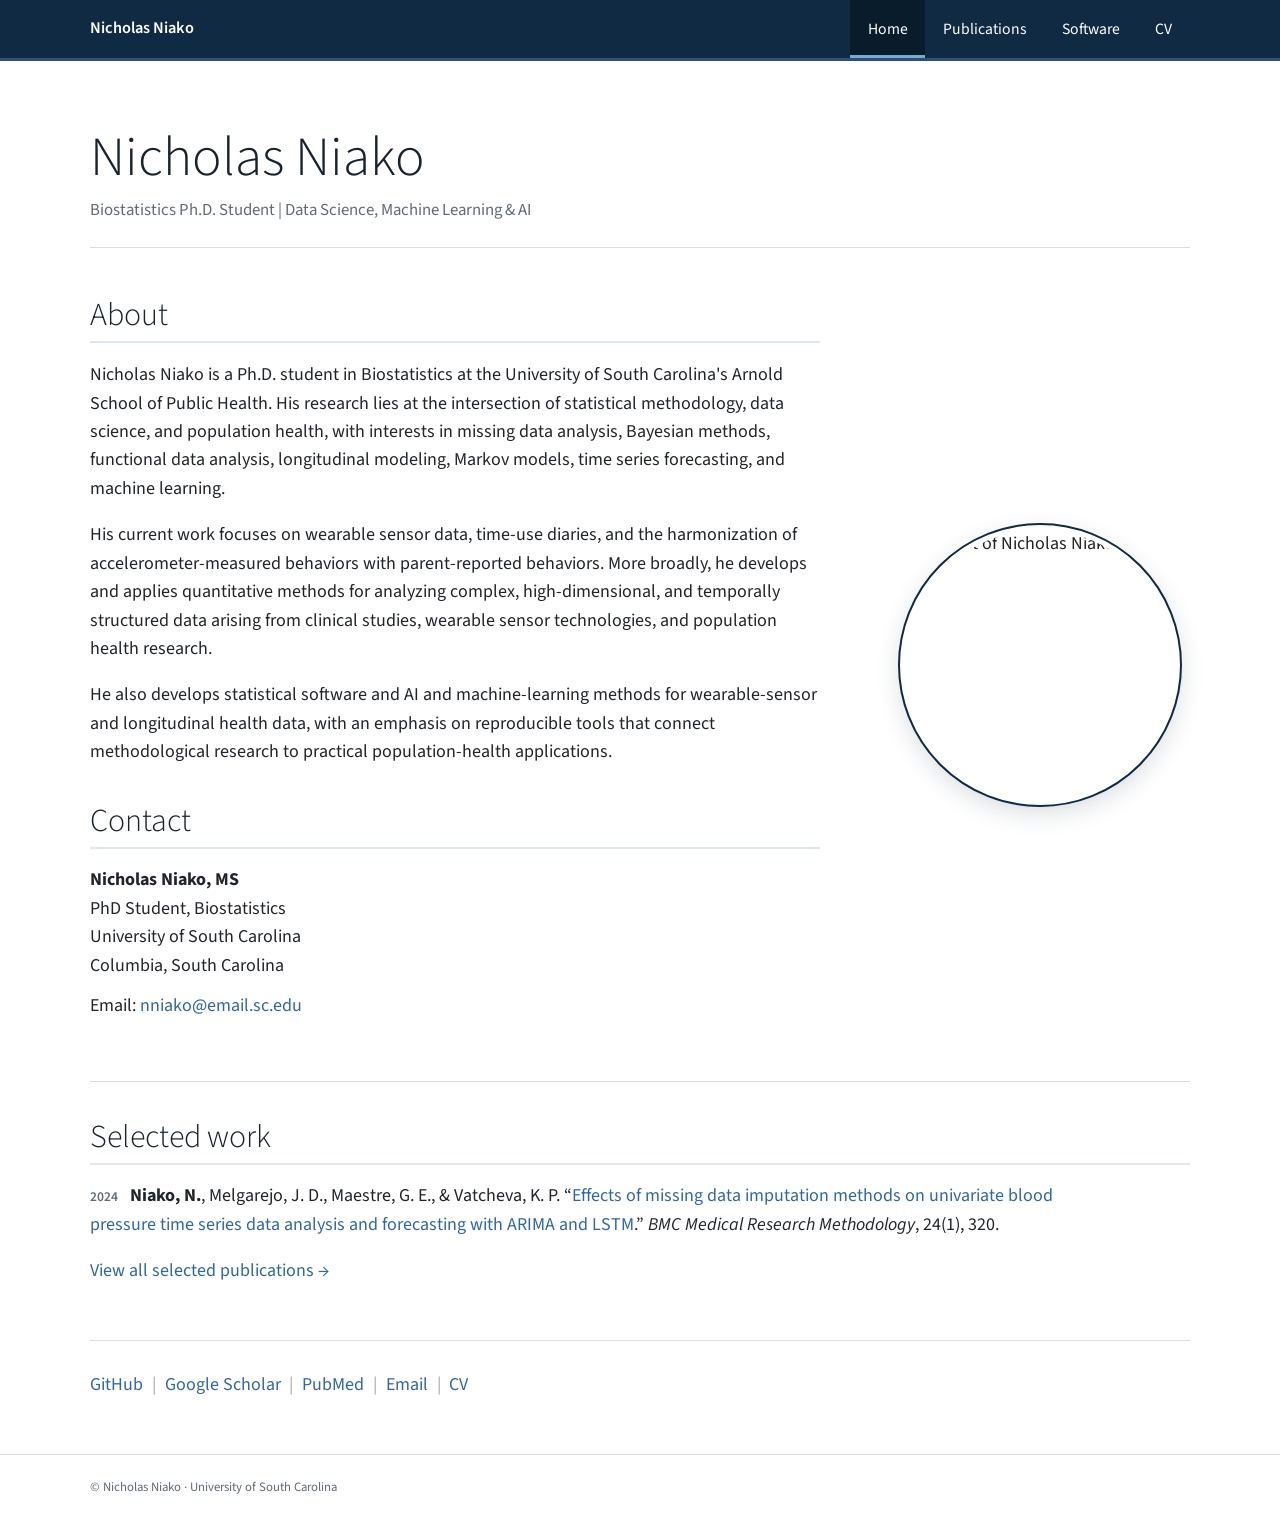
==== index.html @ b82d94f1 "Refine homepage biography and profile links" ====
<!doctype html>
<html lang="en">
<head>
  <meta charset="utf-8">
  <meta name="viewport" content="width=device-width, initial-scale=1">
  <meta name="description" content="Nicholas Niako is a Biostatistics Ph.D. student developing statistical, data-science, and machine-learning methods for complex health data.">
  <meta name="theme-color" content="#102a43">
  <title>Nicholas Niako | Biostatistics Researcher</title>
  <link rel="icon" href="assets/images/favicon.svg" type="image/svg+xml">
  <link rel="preconnect" href="https://fonts.googleapis.com">
  <link rel="preconnect" href="https://fonts.gstatic.com" crossorigin>
  <link href="https://fonts.googleapis.com/css2?family=Source+Sans+3:wght@300;400;500;600;700&display=swap" rel="stylesheet">
  <link rel="stylesheet" href="assets/css/style.css">
  <script src="assets/js/main.js" defer></script>
</head>
<body>
  <a class="skip-link" href="#main-content">Skip to content</a>
  <header class="site-header">
    <nav class="nav shell" aria-label="Primary navigation">
      <a class="wordmark" href="index.html" aria-label="Nicholas Niako, home">Nicholas Niako</a>
      <button class="nav-toggle" type="button" aria-expanded="false" aria-controls="nav-links"><span></span><span></span><span></span><span class="sr-only">Menu</span></button>
      <div class="nav-links" id="nav-links"><a class="active" aria-current="page" href="index.html">Home</a><a href="publications.html">Publications</a><a href="software.html">Software</a><a href="cv.html">CV</a></div>
    </nav>
  </header>

  <main id="main-content" class="shell home-main">
    <header class="profile-heading">
      <h1>Nicholas Niako</h1>
      <p>Biostatistics Ph.D. Student | Data Science, Machine Learning &amp; AI</p>
    </header>

    <section class="bio-grid" aria-labelledby="about-title">
      <div class="bio-copy">
        <h2 id="about-title">About</h2>
        <p>Nicholas Niako is a Ph.D. student in Biostatistics at the University of South Carolina's Arnold School of Public Health. His research lies at the intersection of statistical methodology, data science, and population health, with interests in missing data analysis, Bayesian methods, functional data analysis, longitudinal modeling, Markov models, time series forecasting, and machine learning.</p>
        <p>His current work focuses on wearable sensor data, time-use diaries, and the harmonization of accelerometer-measured behaviors with parent-reported behaviors. More broadly, he develops and applies quantitative methods for analyzing complex, high-dimensional, and temporally structured data arising from clinical studies, wearable sensor technologies, and population health research.</p>
        <p>He also develops statistical software and AI and machine-learning methods for wearable-sensor and longitudinal health data, with an emphasis on reproducible tools that connect methodological research to practical population-health applications.</p>

        <div class="contact-block">
          <h2>Contact</h2>
          <p><strong>Nicholas Niako, MS</strong><br>PhD Student, Biostatistics<br>University of South Carolina<br>Columbia, South Carolina</p>
          <p>Email: <a href="mailto:nniako@email.sc.edu">nniako@email.sc.edu</a></p>
        </div>
      </div>
      <figure class="profile-photo">
        <img src="assets/images/nicholas-niako-headshot.jpeg" alt="Portrait of Nicholas Niako" width="724" height="1086">
      </figure>
    </section>

    <section class="selected-work" aria-labelledby="work-title">
      <h2 id="work-title">Selected work</h2>
      <p><span class="year">2024</span> <strong>Niako, N.</strong>, Melgarejo, J. D., Maestre, G. E., &amp; Vatcheva, K. P. “<a href="https://doi.org/10.1186/s12874-024-02448-3" target="_blank" rel="noopener">Effects of missing data imputation methods on univariate blood pressure time series data analysis and forecasting with ARIMA and LSTM</a>.” <em>BMC Medical Research Methodology</em>, 24(1), 320.</p>
      <p><a href="publications.html">View all selected publications →</a></p>
    </section>

    <div class="profile-links" aria-label="Profile links"><a href="https://github.com/nicholasniako" target="_blank" rel="noopener">GitHub</a><span>|</span><a href="https://scholar.google.com/scholar?q=Nicholas+Niako" target="_blank" rel="noopener">Google Scholar</a><span>|</span><a href="https://pubmed.ncbi.nlm.nih.gov/?term=Nicholas+Niako" target="_blank" rel="noopener">PubMed</a><span>|</span><a href="mailto:nniako@email.sc.edu">Email</a><span>|</span><a href="assets/documents/Nicholas_Niako_CV.pdf" target="_blank">CV</a></div>
  </main>
  <footer class="site-footer"><div class="shell"><p>© <span data-year></span> Nicholas Niako · University of South Carolina</p></div></footer>
</body>
</html>
---- assets/css/style.css ----
:root {
  --navy: #102a43;
  --navy-dark: #081c2c;
  --blue: #2f67a6;
  --blue-light: #dbe8f5;
  --ink: #20252a;
  --muted: #5f6b76;
  --line: #d9dee3;
  --white: #ffffff;
  --sans: "Source Sans 3", Helvetica, Arial, sans-serif;
}

* { box-sizing: border-box; }
html { scroll-behavior: smooth; }
body { margin: 0; background: var(--white); color: var(--ink); font: 18px/1.58 var(--sans); -webkit-font-smoothing: antialiased; }
a { color: var(--blue); text-decoration: none; }
a:hover, a:focus { text-decoration: underline; text-underline-offset: 3px; }
img { display: block; max-width: 100%; }
.shell { width: min(1100px, calc(100% - 48px)); margin-inline: auto; }
.skip-link { position: fixed; top: -5rem; left: 1rem; z-index: 100; padding: .55rem .8rem; background: white; color: var(--navy); }
.skip-link:focus { top: .75rem; }
.sr-only { position: absolute; width: 1px; height: 1px; padding: 0; margin: -1px; overflow: hidden; clip: rect(0,0,0,0); white-space: nowrap; border: 0; }

.site-header { position: sticky; top: 0; z-index: 50; background: var(--navy); border-bottom: 3px solid #2a5278; }
.nav { min-height: 58px; display: flex; align-items: stretch; justify-content: space-between; }
.wordmark { display: flex; align-items: center; color: white; font-size: 1.02rem; font-weight: 600; text-decoration: none; }
.wordmark span { display: none; }
.wordmark strong { font-weight: 600; }
.wordmark:hover { text-decoration: none; }
.nav-links { display: flex; align-items: stretch; }
.nav-links a { display: flex; align-items: center; padding: 0 1.1rem; color: white; font-size: .98rem; }
.nav-links a:hover { background: rgba(255,255,255,.08); text-decoration: none; }
.nav-links a.active { background: var(--navy-dark); box-shadow: inset 0 -3px 0 #78a8d5; }
.nav-toggle { display: none; border: 0; background: transparent; padding: 10px; }
.nav-toggle span:not(.sr-only) { display: block; width: 25px; height: 2px; margin: 5px; background: white; }

h1, h2, h3, p { margin-top: 0; }
h1, h2, h3 { color: #18232d; font-weight: 400; line-height: 1.2; }
h1 { font-size: clamp(2.5rem, 5vw, 3.45rem); font-weight: 300; margin-bottom: .35rem; }
h2 { font-size: 2rem; font-weight: 300; margin-bottom: 1.1rem; padding-bottom: .42rem; border-bottom: 2px solid var(--blue-light); }
h3 { font-size: 1.12rem; font-weight: 600; margin-bottom: .45rem; }

.home-main { padding-block: 64px 55px; }
.profile-heading { padding-bottom: 24px; border-bottom: 1px solid var(--line); }
.profile-heading p { color: var(--muted); margin: 0; font-size: 1.05rem; }
.bio-grid { display: grid; grid-template-columns: minmax(0, 1fr) 300px; gap: 70px; align-items: center; padding-block: 48px; }
.bio-copy > p { max-width: 740px; }
.contact-block { margin-top: 35px; }
.contact-block p { margin-bottom: .75rem; }
.profile-photo { margin: 0; justify-self: center; }
.profile-photo img { width: 280px; height: 280px; object-fit: cover; object-position: center 18%; border-radius: 50%; border: 5px solid white; outline: 2px solid var(--navy); box-shadow: 0 8px 24px rgba(16,42,67,.16); }
.selected-work { padding-block: 36px; border-top: 1px solid var(--line); }
.selected-work p { max-width: 970px; }
.year { display: inline-block; margin-right: .5rem; color: var(--muted); font-size: .85rem; font-weight: 600; }
.profile-links { padding-top: 30px; border-top: 1px solid var(--line); color: #9ca5ad; }
.profile-links span { margin-inline: .55rem; }

.page-hero { padding-block: 62px 30px; border-bottom: 1px solid var(--line); }
.page-hero .eyebrow { display: none; }
.page-hero h1 { margin-bottom: .4rem; }
.page-hero > p:last-child { max-width: 750px; color: var(--muted); margin-bottom: 0; }
.page-body { padding-block: 38px 65px; }
.filter-row { display: none; }
.publication-list { margin: 0; padding: 0; list-style: none; counter-reset: publication; }
.publication { counter-increment: publication; display: grid; grid-template-columns: 48px 82px 1fr auto; gap: 15px; padding: 1.25rem 0; border-bottom: 1px solid var(--line); }
.publication::before { content: counter(publication) "."; text-align: right; color: var(--muted); }
.publication:first-child { border-top: 1px solid var(--line); }
.pub-year { color: var(--muted); font-size: .86rem; font-weight: 600; padding-top: .15rem; }
.publication h2 { border: 0; padding: 0; margin: 0 0 .35rem; font-size: 1.06rem; font-weight: 600; line-height: 1.38; }
.publication p { margin: 0; color: var(--muted); font-size: .9rem; }
.publication .venue { color: var(--ink); font-style: italic; }
.pub-link { align-self: center; white-space: nowrap; font-size: .82rem; }
.publication[data-hidden="true"] { display: grid; }

.project-card { display: grid; grid-template-columns: 1fr 125px; gap: 45px; padding: 1.8rem 0; border-bottom: 1px solid var(--line); background: white; }
.project-card:first-of-type { border-top: 1px solid var(--line); }
.project-card .eyebrow { color: var(--blue); font-size: .78rem; font-weight: 600; text-transform: uppercase; letter-spacing: .06em; }
.project-card h2 { border: 0; padding: 0; font-size: 1.5rem; font-weight: 400; }
.project-card p { color: var(--muted); }
.project-status { color: var(--muted); font-size: .78rem; text-transform: uppercase; letter-spacing: .06em; }
.tags { display: flex; flex-wrap: wrap; gap: .45rem; }
.tag { color: var(--navy); font-size: .76rem; font-weight: 600; }
.tag + .tag::before { content: "·"; margin-right: .45rem; color: #9aa3ab; }
.ongoing-heading { margin: 3rem 0 0; border: 0; font-size: 1.9rem; }
.skills-strip { display: grid; grid-template-columns: repeat(4,1fr); gap: 28px; margin-top: 3rem; padding-top: 2rem; border-top: 1px solid var(--line); }
.skill strong { display: block; color: var(--navy); font-size: 1rem; }
.skill span { color: var(--muted); font-size: .82rem; }

.cv-layout { display: grid; grid-template-columns: minmax(0,1fr) 285px; gap: 65px; }
.timeline-section { margin-bottom: 2.8rem; }
.timeline-section > h2 { font-size: 1.9rem; }
.timeline-item { display: grid; grid-template-columns: 125px 1fr; gap: 20px; padding: .9rem 0; border-bottom: 1px solid #edf0f2; }
.timeline-year { color: var(--muted); font-size: .84rem; font-weight: 600; }
.timeline-item h3 { margin: 0 0 .25rem; }
.timeline-item p { color: var(--muted); font-size: .9rem; margin: 0; }
.cv-aside { align-self: start; padding: 1.5rem; border: 1px solid var(--line); border-top: 4px solid var(--navy); }
.cv-aside .eyebrow { color: var(--muted); font-size: .78rem; text-transform: uppercase; letter-spacing: .06em; }
.cv-aside h2 { font-size: 1.55rem; }
.cv-aside p, .cv-aside ul { color: var(--muted); font-size: .86rem; }
.cv-aside ul { list-style: none; padding: 1.2rem 0 0; margin: 1.2rem 0 0; border-top: 1px solid var(--line); }
.cv-aside li + li { margin-top: .7rem; }
.button { display: block; margin-top: .65rem; padding: .55rem .8rem; background: var(--navy); color: white; text-align: center; font-size: .86rem; font-weight: 600; }
.button:hover { background: var(--navy-dark); text-decoration: none; }

.site-footer { border-top: 1px solid var(--line); padding: 1.35rem 0; color: var(--muted); font-size: .8rem; }
.site-footer p { margin: 0; }
.site-footer .shell { display: flex; justify-content: space-between; }

@media (max-width: 820px) {
  .bio-grid { grid-template-columns: 1fr; gap: 38px; }
  .profile-photo { grid-row: 1; }
  .cv-layout { grid-template-columns: 1fr; }
  .cv-aside { grid-row: 1; }
  .skills-strip { grid-template-columns: repeat(2,1fr); }
}

@media (max-width: 640px) {
  body { font-size: 16px; }
  .shell { width: min(100% - 32px, 1100px); }
  .nav { min-height: 56px; }
  .nav-toggle { display: block; }
  .nav-links { display: none; position: absolute; top: 59px; left: 0; right: 0; flex-direction: column; background: var(--navy); border-bottom: 2px solid #2a5278; }
  .nav-links.open { display: flex; }
  .nav-links a { padding: .8rem 16px; }
  .nav-links a.active { box-shadow: inset 4px 0 0 #78a8d5; }
  .home-main { padding-block: 42px; }
  h1 { font-size: 2.55rem; }
  h2 { font-size: 1.65rem; }
  .bio-grid { padding-block: 36px; }
  .profile-photo img { width: 230px; height: 230px; }
  .publication { grid-template-columns: 34px 1fr; gap: 10px; }
  .publication::before { grid-row: 1 / span 3; }
  .pub-year, .publication > div, .pub-link { grid-column: 2; }
  .project-card { grid-template-columns: 1fr; gap: .5rem; }
  .project-status { grid-row: 1; }
  .skills-strip { grid-template-columns: 1fr 1fr; }
  .timeline-item { grid-template-columns: 1fr; gap: .25rem; }
  .site-footer .shell { display: block; }
}

@media (prefers-reduced-motion: reduce) { html { scroll-behavior: auto; } }
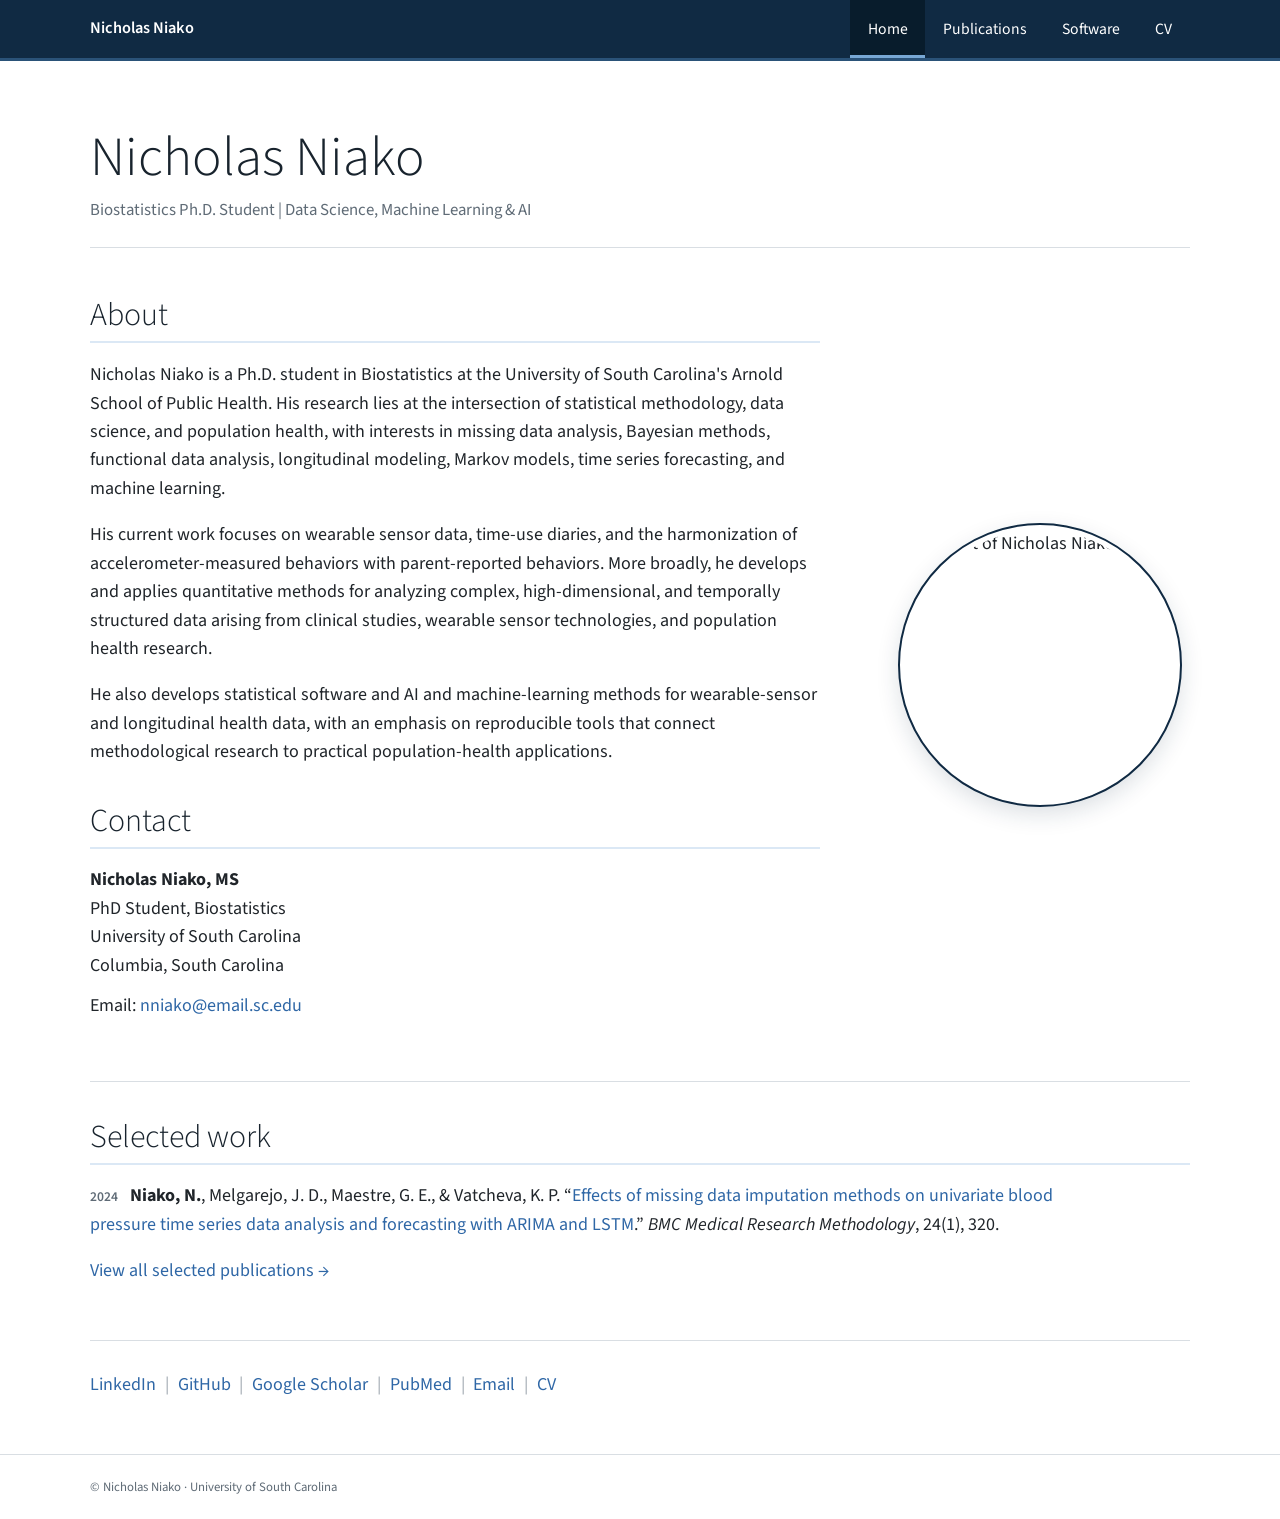
==== commit 7830d468: "Add LinkedIn profile to homepage links" ====
--- a/index.html
+++ b/index.html
@@ -53,7 +53,7 @@
       <p><a href="publications.html">View all selected publications →</a></p>
     </section>
 
-    <div class="profile-links" aria-label="Profile links"><a href="https://github.com/nicholasniako" target="_blank" rel="noopener">GitHub</a><span>|</span><a href="https://scholar.google.com/scholar?q=Nicholas+Niako" target="_blank" rel="noopener">Google Scholar</a><span>|</span><a href="https://pubmed.ncbi.nlm.nih.gov/?term=Nicholas+Niako" target="_blank" rel="noopener">PubMed</a><span>|</span><a href="mailto:nniako@email.sc.edu">Email</a><span>|</span><a href="assets/documents/Nicholas_Niako_CV.pdf" target="_blank">CV</a></div>
+    <div class="profile-links" aria-label="Profile links"><a href="https://www.linkedin.com/in/nicholas-niako-4ab324124/" target="_blank" rel="noopener">LinkedIn</a><span>|</span><a href="https://github.com/nicholasniako" target="_blank" rel="noopener">GitHub</a><span>|</span><a href="https://scholar.google.com/scholar?q=Nicholas+Niako" target="_blank" rel="noopener">Google Scholar</a><span>|</span><a href="https://pubmed.ncbi.nlm.nih.gov/?term=Nicholas+Niako" target="_blank" rel="noopener">PubMed</a><span>|</span><a href="mailto:nniako@email.sc.edu">Email</a><span>|</span><a href="assets/documents/Nicholas_Niako_CV.pdf" target="_blank">CV</a></div>
   </main>
   <footer class="site-footer"><div class="shell"><p>© <span data-year></span> Nicholas Niako · University of South Carolina</p></div></footer>
 </body>
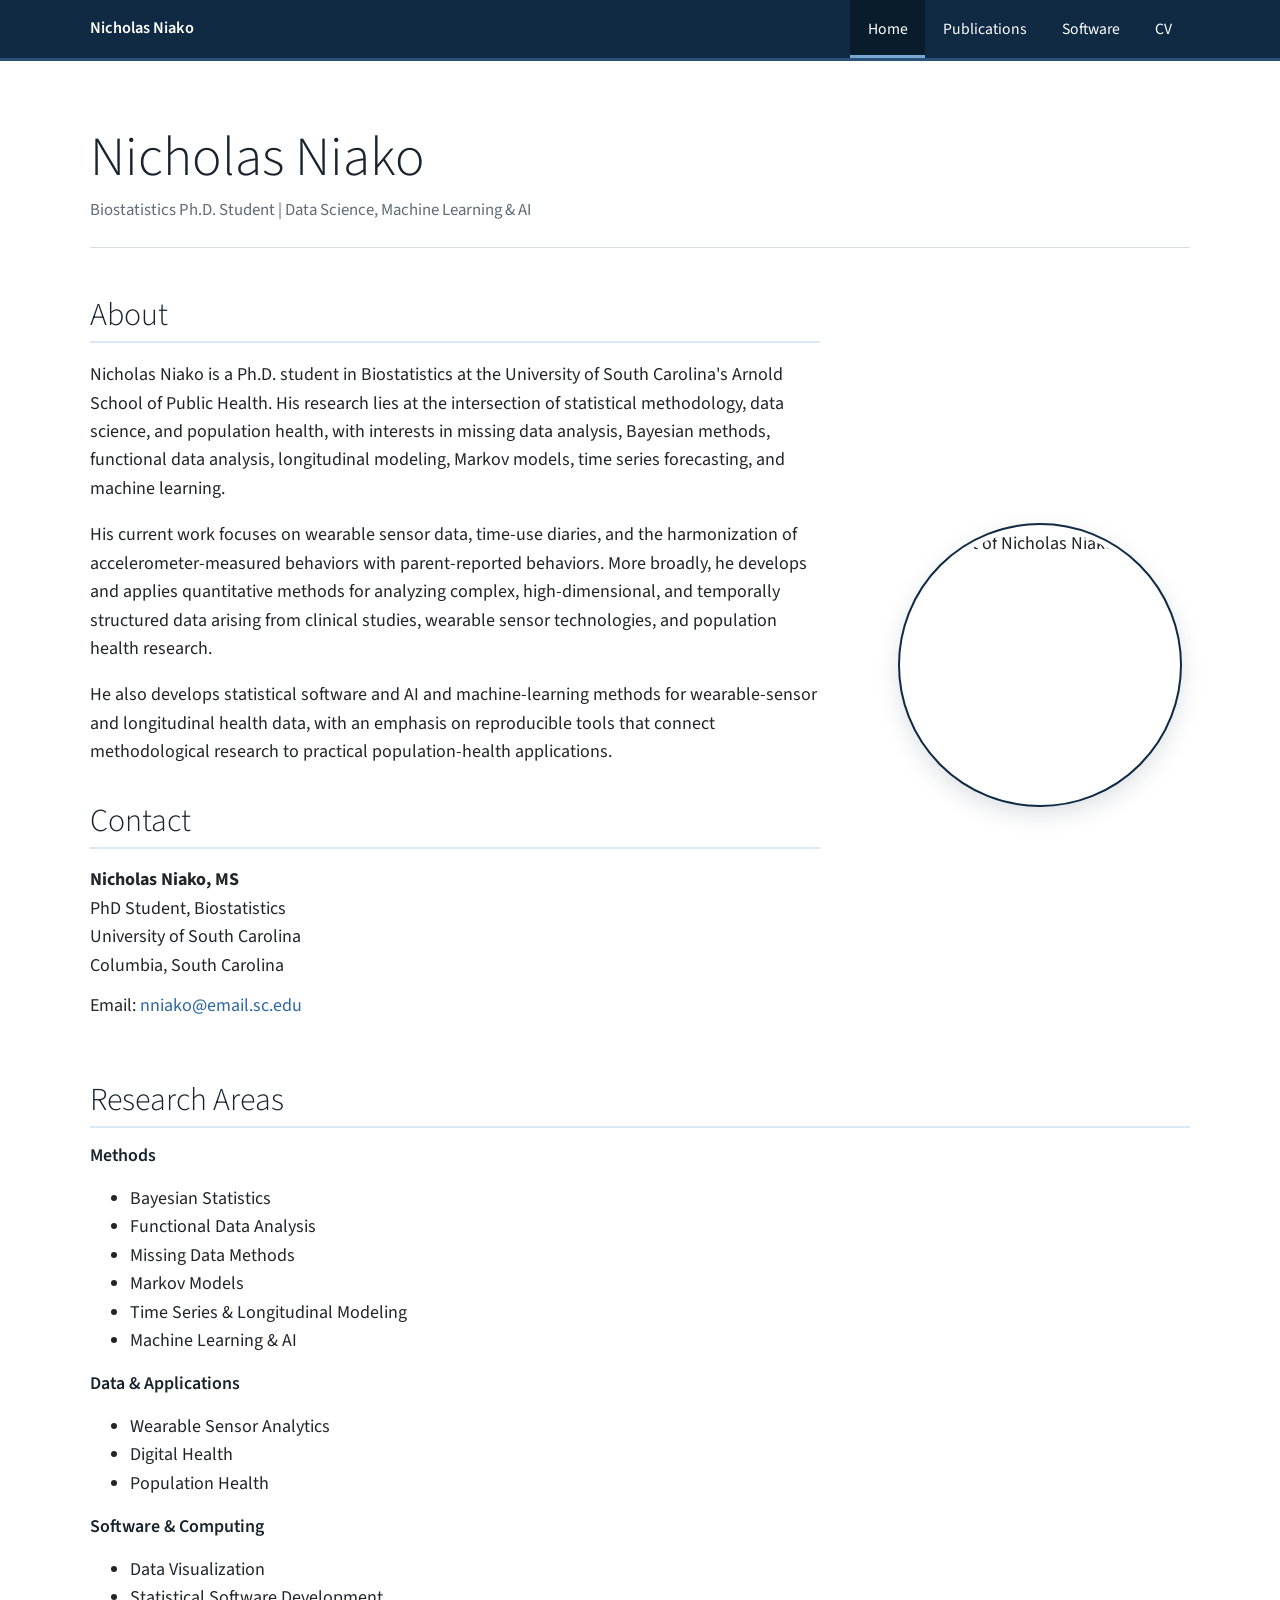
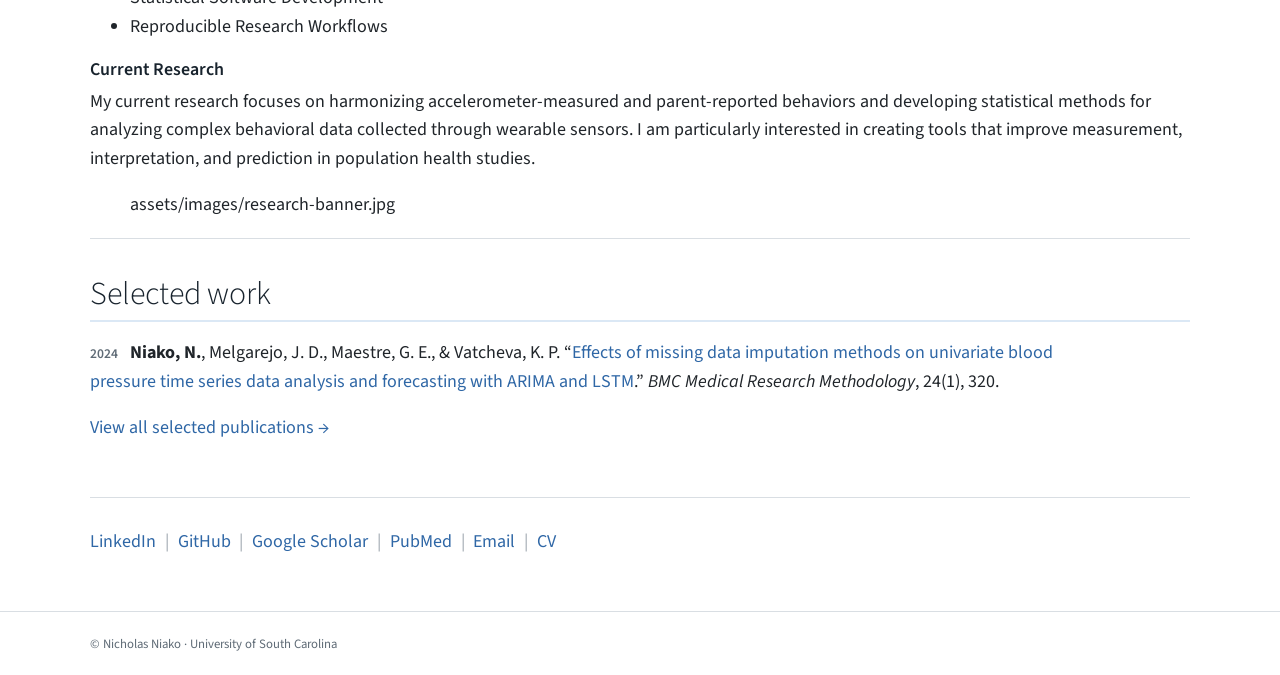
==== commit 25305043: "Update index.html" ====
--- a/index.html
+++ b/index.html
@@ -46,7 +46,57 @@
         <img src="assets/images/nicholas-niako-headshot.jpeg" alt="Portrait of Nicholas Niako" width="724" height="1086">
       </figure>
     </section>
+<section class="research-grid" aria-labelledby="research-title">
+  <div class="research-copy">
+    <h2 id="research-title">Research Areas</h2>
 
+    <div class="research-category">
+      <h3>Methods</h3>
+      <ul>
+        <li>Bayesian Statistics</li>
+        <li>Functional Data Analysis</li>
+        <li>Missing Data Methods</li>
+        <li>Markov Models</li>
+        <li>Time Series &amp; Longitudinal Modeling</li>
+        <li>Machine Learning &amp; AI</li>
+      </ul>
+    </div>
+
+    <div class="research-category">
+      <h3>Data &amp; Applications</h3>
+      <ul>
+        <li>Wearable Sensor Analytics</li>
+        <li>Digital Health</li>
+        <li>Population Health</li>
+      </ul>
+    </div>
+
+    <div class="research-category">
+      <h3>Software &amp; Computing</h3>
+      <ul>
+        <li>Data Visualization</li>
+        <li>Statistical Software Development</li>
+        <li>Reproducible Research Workflows</li>
+      </ul>
+    </div>
+
+    <div class="research-summary">
+      <h3>Current Research</h3>
+      <p>
+        My current research focuses on harmonizing accelerometer-measured and
+        parent-reported behaviors and developing statistical methods for
+        analyzing complex behavioral data collected through wearable sensors.
+        I am particularly interested in creating tools that improve
+        measurement, interpretation, and prediction in population health
+        studies.
+      </p>
+    </div>
+  </div>
+
+  <figure class="research-photo">
+    assets/images/research-banner.jpg
+  </figure>
+</section>
     <section class="selected-work" aria-labelledby="work-title">
       <h2 id="work-title">Selected work</h2>
       <p><span class="year">2024</span> <strong>Niako, N.</strong>, Melgarejo, J. D., Maestre, G. E., &amp; Vatcheva, K. P. “<a href="https://doi.org/10.1186/s12874-024-02448-3" target="_blank" rel="noopener">Effects of missing data imputation methods on univariate blood pressure time series data analysis and forecasting with ARIMA and LSTM</a>.” <em>BMC Medical Research Methodology</em>, 24(1), 320.</p>
--- a/assets/css/style.css
+++ b/assets/css/style.css
@@ -61,9 +61,8 @@
 .page-hero > p:last-child { max-width: 750px; color: var(--muted); margin-bottom: 0; }
 .page-body { padding-block: 38px 65px; }
 .filter-row { display: none; }
-.publication-list { margin: 0; padding: 0; list-style: none; counter-reset: publication; }
-.publication { counter-increment: publication; display: grid; grid-template-columns: 48px 82px 1fr auto; gap: 15px; padding: 1.25rem 0; border-bottom: 1px solid var(--line); }
-.publication::before { content: counter(publication) "."; text-align: right; color: var(--muted); }
+.publication-list { margin: 0; padding: 0; list-style: none; }
+.publication { display: grid; grid-template-columns: 82px 1fr auto; gap: 15px; padding: 1.25rem 0; border-bottom: 1px solid var(--line); }
 .publication:first-child { border-top: 1px solid var(--line); }
 .pub-year { color: var(--muted); font-size: .86rem; font-weight: 600; padding-top: .15rem; }
 .publication h2 { border: 0; padding: 0; margin: 0 0 .35rem; font-size: 1.06rem; font-weight: 600; line-height: 1.38; }
@@ -76,7 +75,15 @@
 .project-card:first-of-type { border-top: 1px solid var(--line); }
 .project-card .eyebrow { color: var(--blue); font-size: .78rem; font-weight: 600; text-transform: uppercase; letter-spacing: .06em; }
 .project-card h2 { border: 0; padding: 0; font-size: 1.5rem; font-weight: 400; }
+.project-card h2 code { padding: 0; background: none; color: var(--blue); font: inherit; font-weight: 600; }
 .project-card p { color: var(--muted); }
+.project-findings { margin: .9rem 0 1.1rem; padding-left: 1.15rem; color: var(--muted); font-size: .92rem; }
+.project-findings li + li { margin-top: .35rem; }
+.project-meta { margin: 1.15rem 0 0; padding-top: .9rem; border-top: 1px solid #edf0f2; }
+.project-meta div { display: grid; grid-template-columns: 105px 1fr; gap: .75rem; }
+.project-meta div + div { margin-top: .35rem; }
+.project-meta dt { color: var(--navy); font-size: .8rem; font-weight: 600; }
+.project-meta dd { margin: 0; color: var(--muted); font-size: .86rem; }
 .project-status { color: var(--muted); font-size: .78rem; text-transform: uppercase; letter-spacing: .06em; }
 .tags { display: flex; flex-wrap: wrap; gap: .45rem; }
 .tag { color: var(--navy); font-size: .76rem; font-weight: 600; }
@@ -128,11 +135,10 @@
   h2 { font-size: 1.65rem; }
   .bio-grid { padding-block: 36px; }
   .profile-photo img { width: 230px; height: 230px; }
-  .publication { grid-template-columns: 34px 1fr; gap: 10px; }
-  .publication::before { grid-row: 1 / span 3; }
-  .pub-year, .publication > div, .pub-link { grid-column: 2; }
+  .publication { grid-template-columns: 1fr; gap: 8px; }
   .project-card { grid-template-columns: 1fr; gap: .5rem; }
   .project-status { grid-row: 1; }
+  .project-meta div { grid-template-columns: 1fr; gap: .05rem; }
   .skills-strip { grid-template-columns: 1fr 1fr; }
   .timeline-item { grid-template-columns: 1fr; gap: .25rem; }
   .site-footer .shell { display: block; }
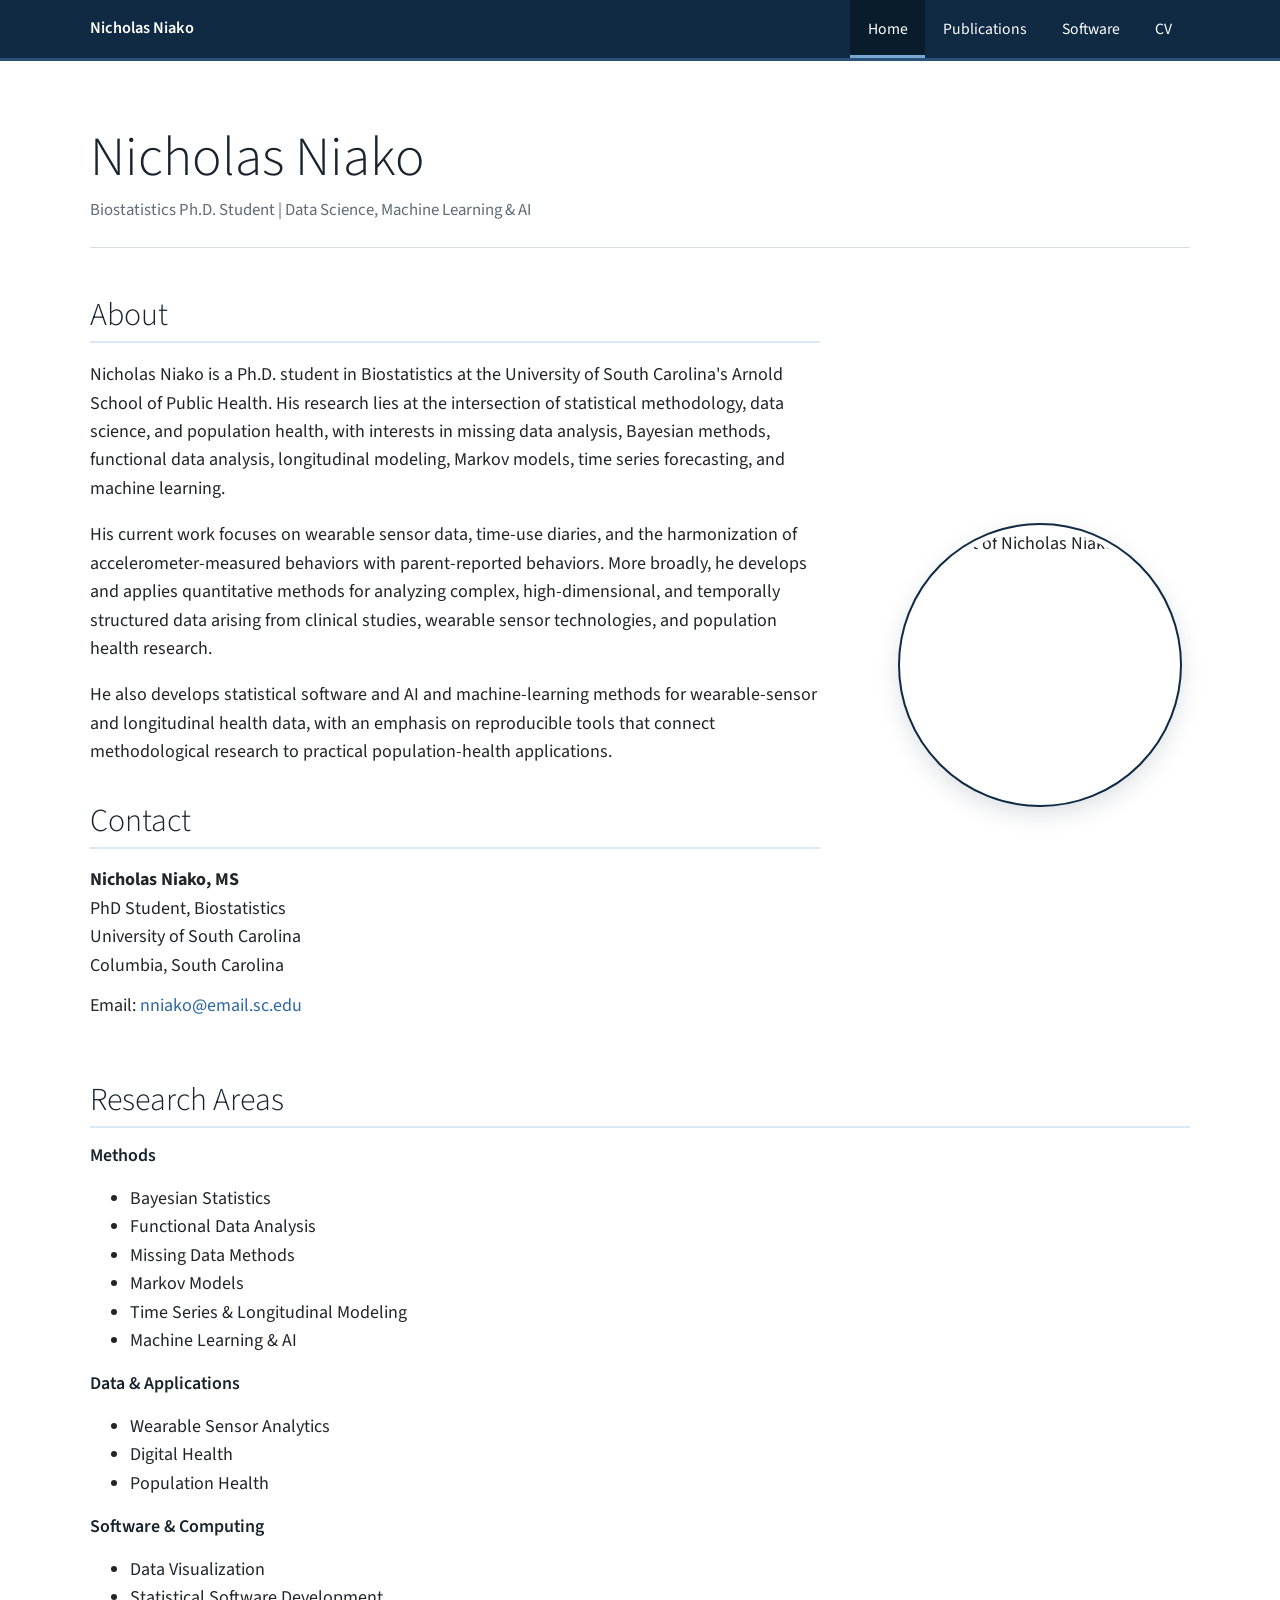
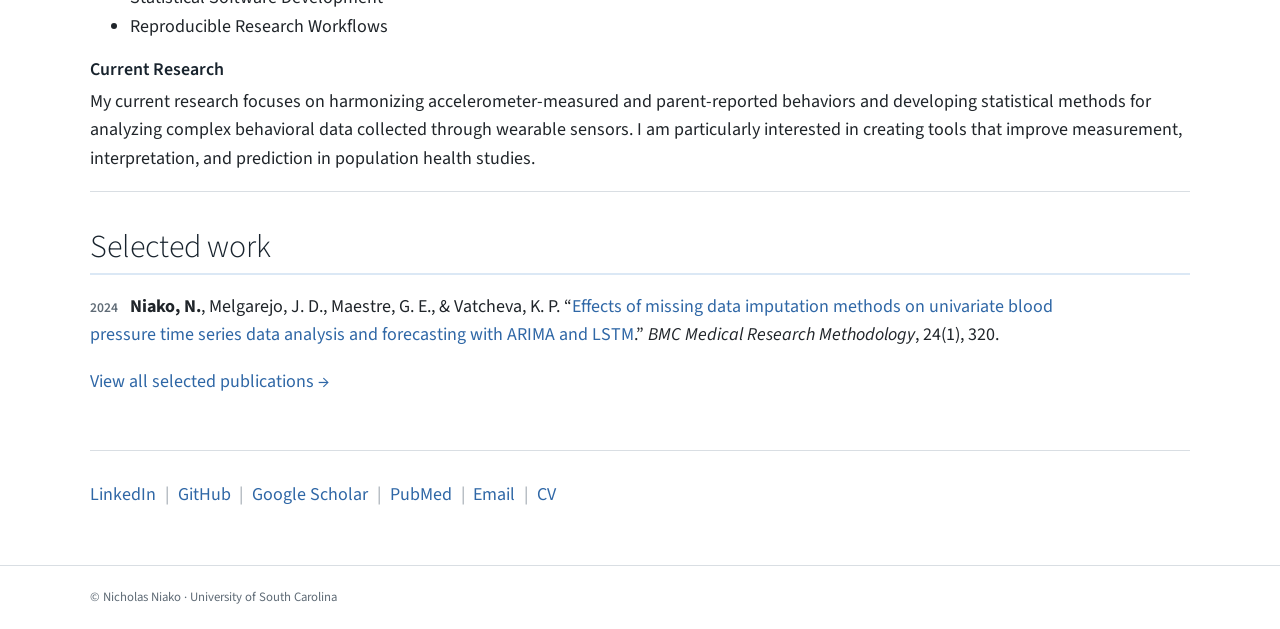
==== commit 30bf549c: "Update index.html" ====
--- a/index.html
+++ b/index.html
@@ -92,11 +92,8 @@
       </p>
     </div>
   </div>
-
-  <figure class="research-photo">
-    assets/images/research-banner.jpg
-  </figure>
 </section>
+    
     <section class="selected-work" aria-labelledby="work-title">
       <h2 id="work-title">Selected work</h2>
       <p><span class="year">2024</span> <strong>Niako, N.</strong>, Melgarejo, J. D., Maestre, G. E., &amp; Vatcheva, K. P. “<a href="https://doi.org/10.1186/s12874-024-02448-3" target="_blank" rel="noopener">Effects of missing data imputation methods on univariate blood pressure time series data analysis and forecasting with ARIMA and LSTM</a>.” <em>BMC Medical Research Methodology</em>, 24(1), 320.</p>
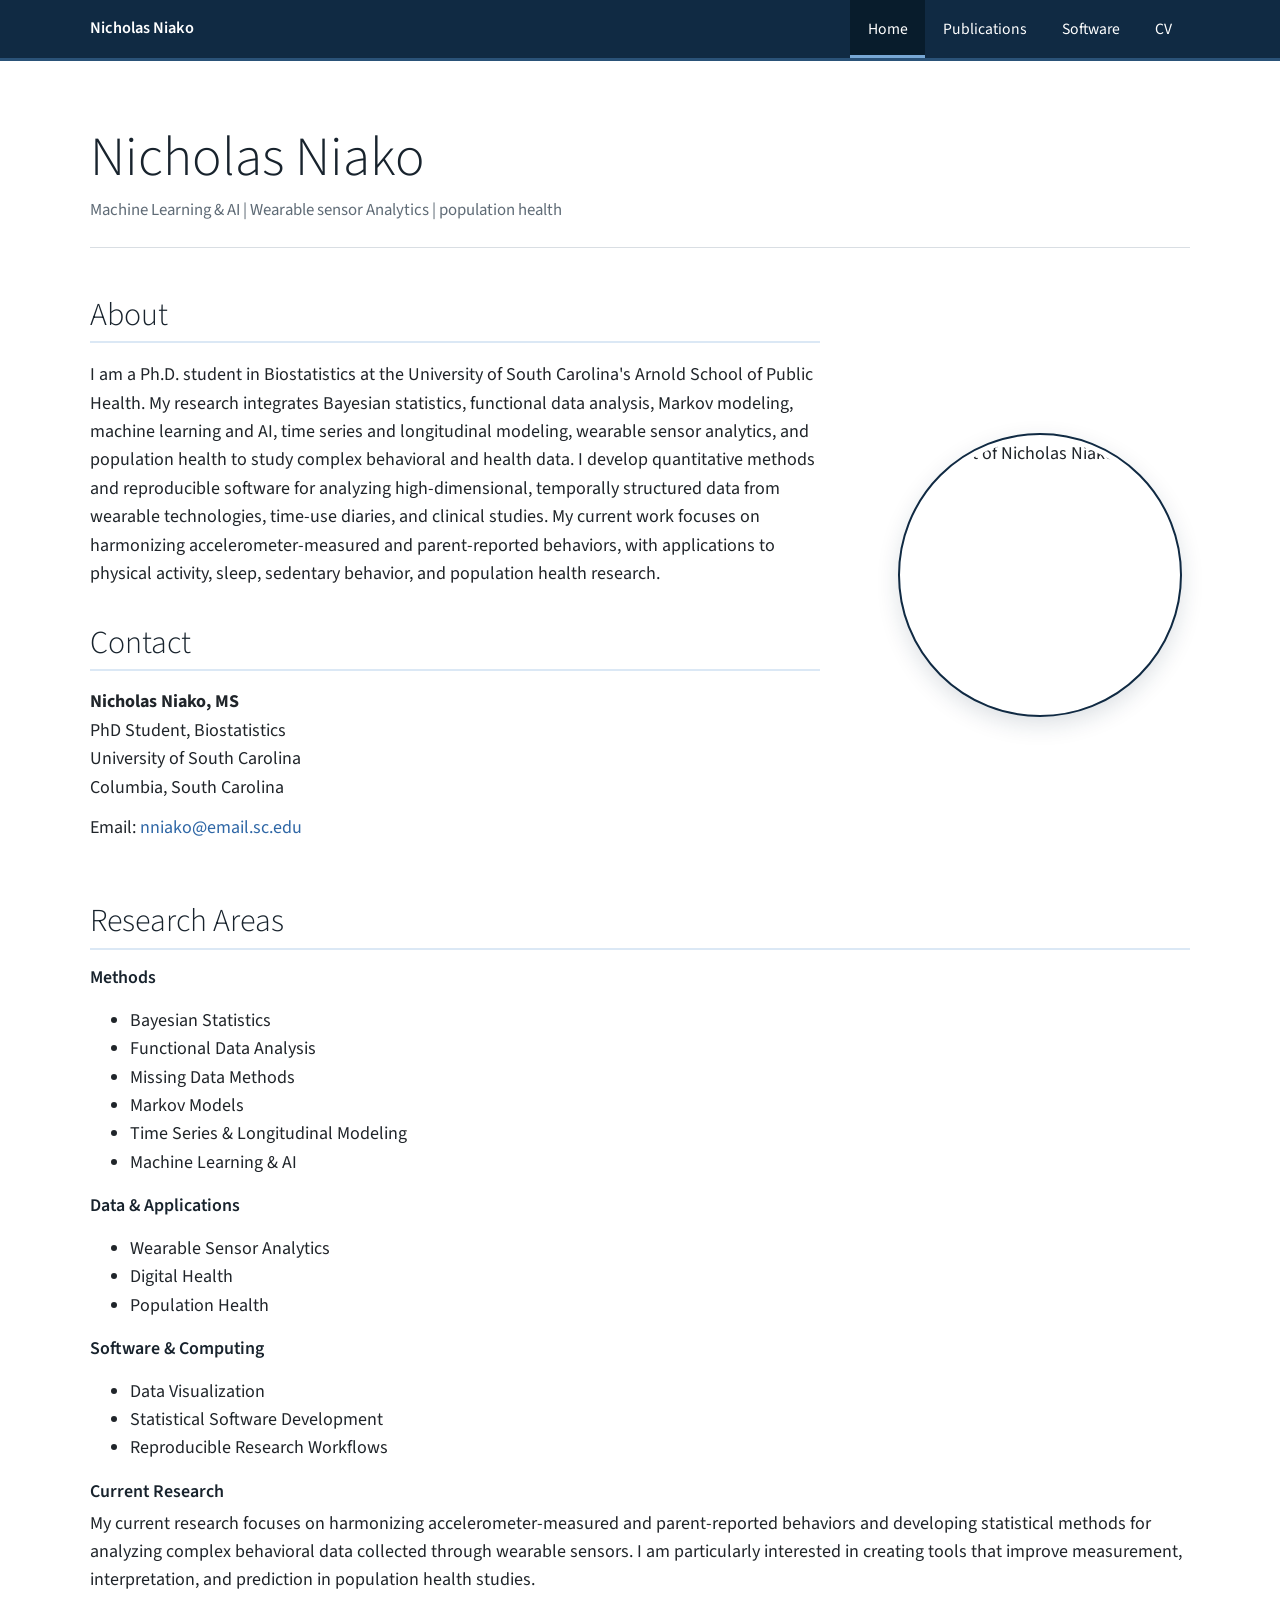
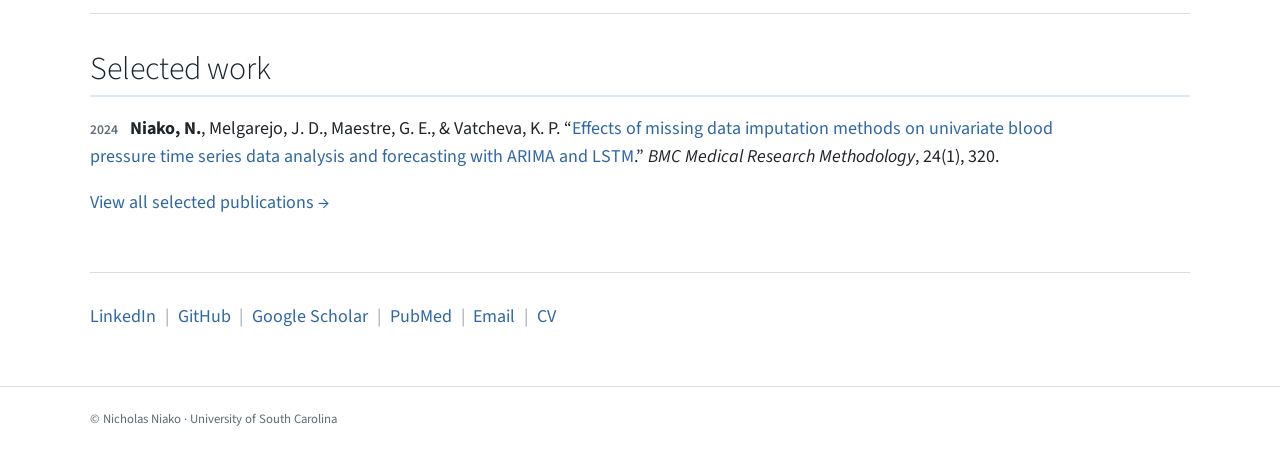
==== commit 3c8554b1: "Update index.html" ====
--- a/index.html
+++ b/index.html
@@ -26,16 +26,14 @@
   <main id="main-content" class="shell home-main">
     <header class="profile-heading">
       <h1>Nicholas Niako</h1>
-      <p>Biostatistics Ph.D. Student | Data Science, Machine Learning &amp; AI</p>
+      <p>Machine Learning &amp; AI | Wearable sensor Analytics | population health</p> 
     </header>
 
     <section class="bio-grid" aria-labelledby="about-title">
       <div class="bio-copy">
         <h2 id="about-title">About</h2>
-        <p>Nicholas Niako is a Ph.D. student in Biostatistics at the University of South Carolina's Arnold School of Public Health. His research lies at the intersection of statistical methodology, data science, and population health, with interests in missing data analysis, Bayesian methods, functional data analysis, longitudinal modeling, Markov models, time series forecasting, and machine learning.</p>
-        <p>His current work focuses on wearable sensor data, time-use diaries, and the harmonization of accelerometer-measured behaviors with parent-reported behaviors. More broadly, he develops and applies quantitative methods for analyzing complex, high-dimensional, and temporally structured data arising from clinical studies, wearable sensor technologies, and population health research.</p>
-        <p>He also develops statistical software and AI and machine-learning methods for wearable-sensor and longitudinal health data, with an emphasis on reproducible tools that connect methodological research to practical population-health applications.</p>
-
+        <p>I am a Ph.D. student in Biostatistics at the University of South Carolina's Arnold School of Public Health. My research integrates Bayesian statistics, functional data analysis, Markov modeling, machine learning and AI, time series and longitudinal modeling, wearable sensor analytics, and population health to study complex behavioral and health data. I develop quantitative methods and reproducible software for analyzing high-dimensional, temporally structured data from wearable technologies, time-use diaries, and clinical studies. My current work focuses on harmonizing accelerometer-measured and parent-reported behaviors, with applications to physical activity, sleep, sedentary behavior, and population health research.</p>
+        
         <div class="contact-block">
           <h2>Contact</h2>
           <p><strong>Nicholas Niako, MS</strong><br>PhD Student, Biostatistics<br>University of South Carolina<br>Columbia, South Carolina</p>
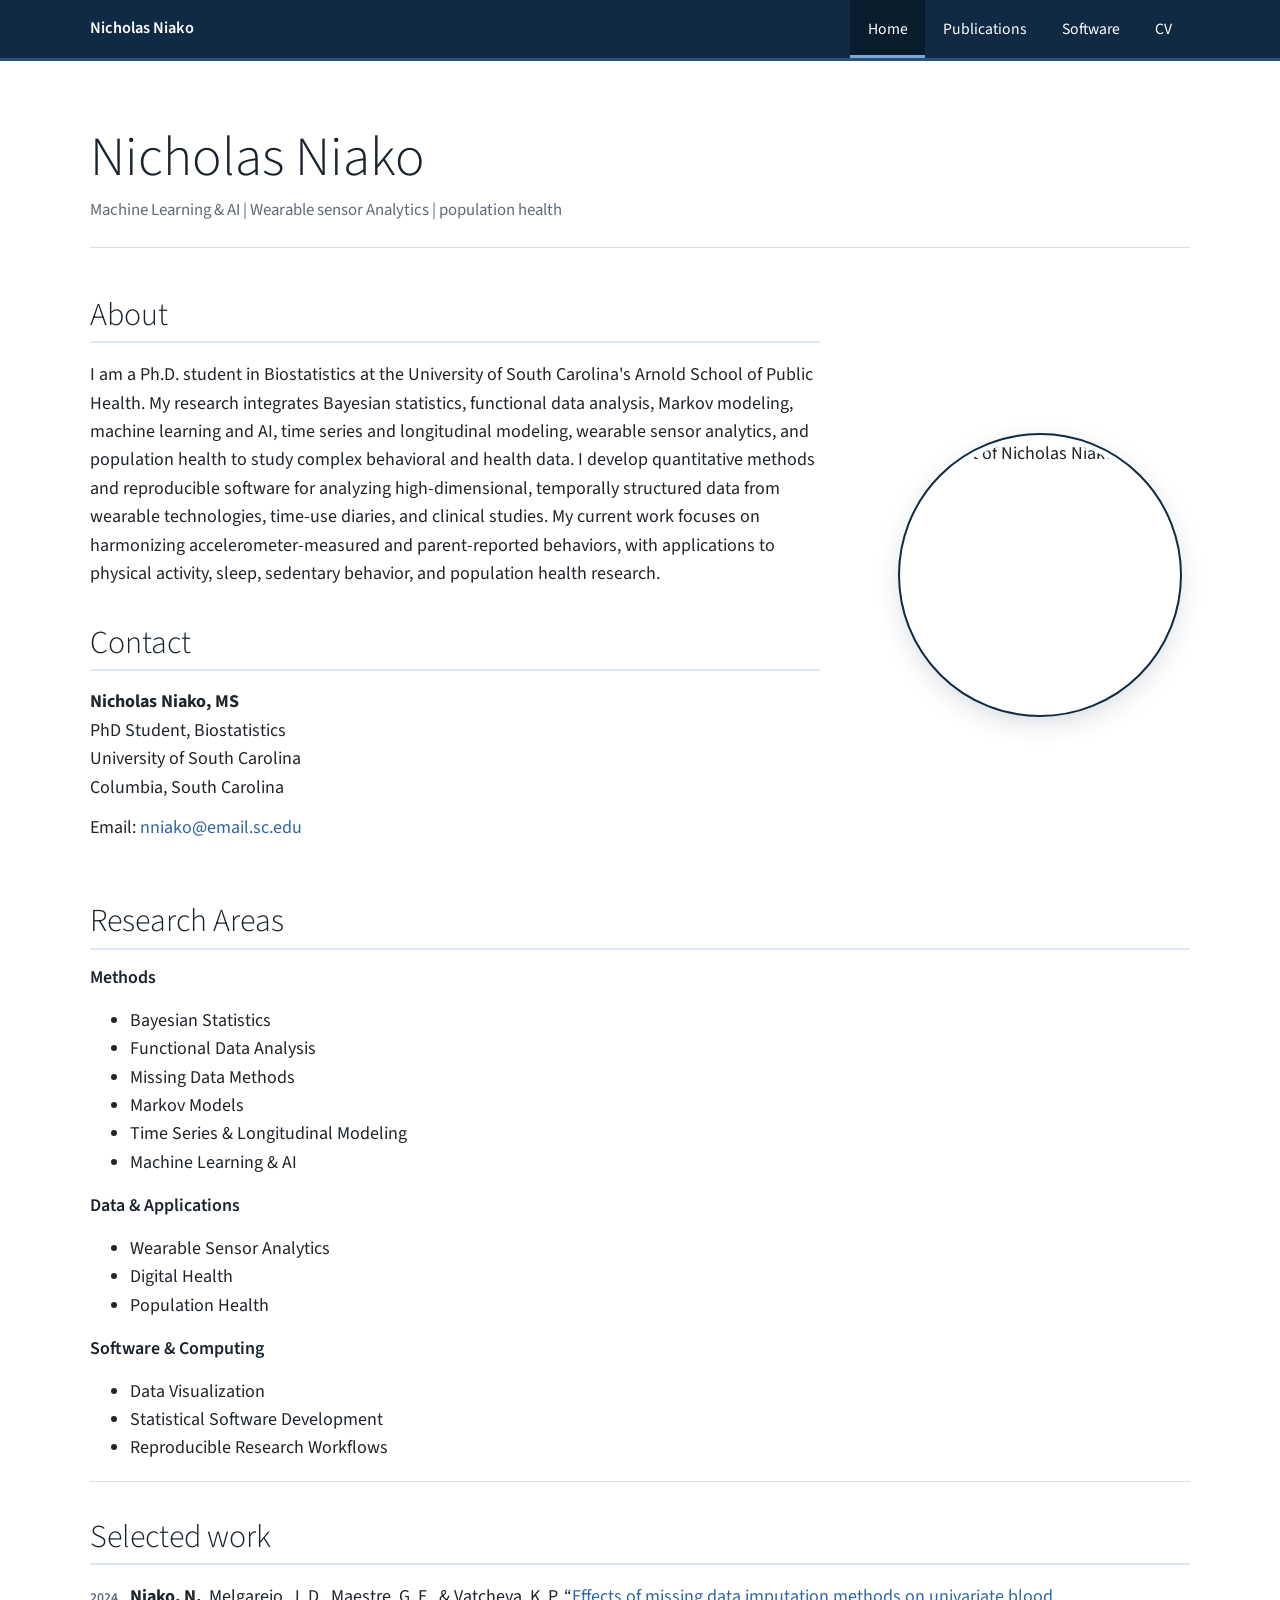
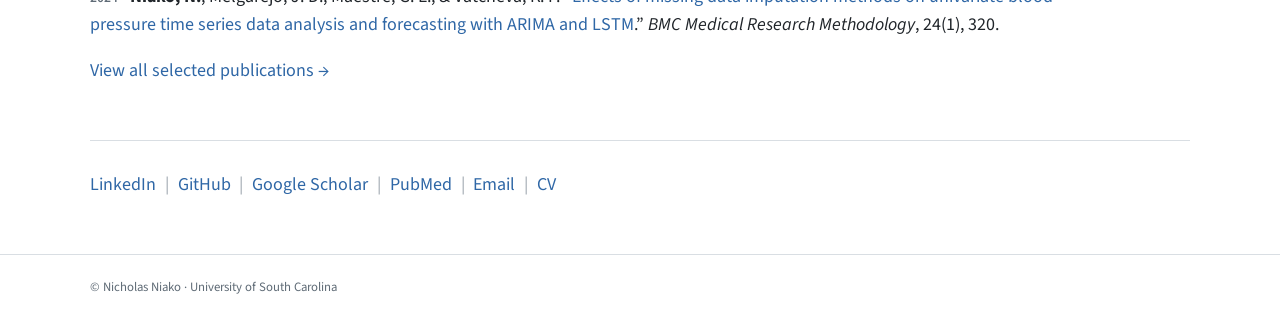
==== commit 2ee76bba: "Update index.html" ====
--- a/index.html
+++ b/index.html
@@ -77,7 +77,7 @@
         <li>Reproducible Research Workflows</li>
       </ul>
     </div>
-
+<!--
     <div class="research-summary">
       <h3>Current Research</h3>
       <p>
@@ -89,6 +89,7 @@
         studies.
       </p>
     </div>
+-->
   </div>
 </section>
     
